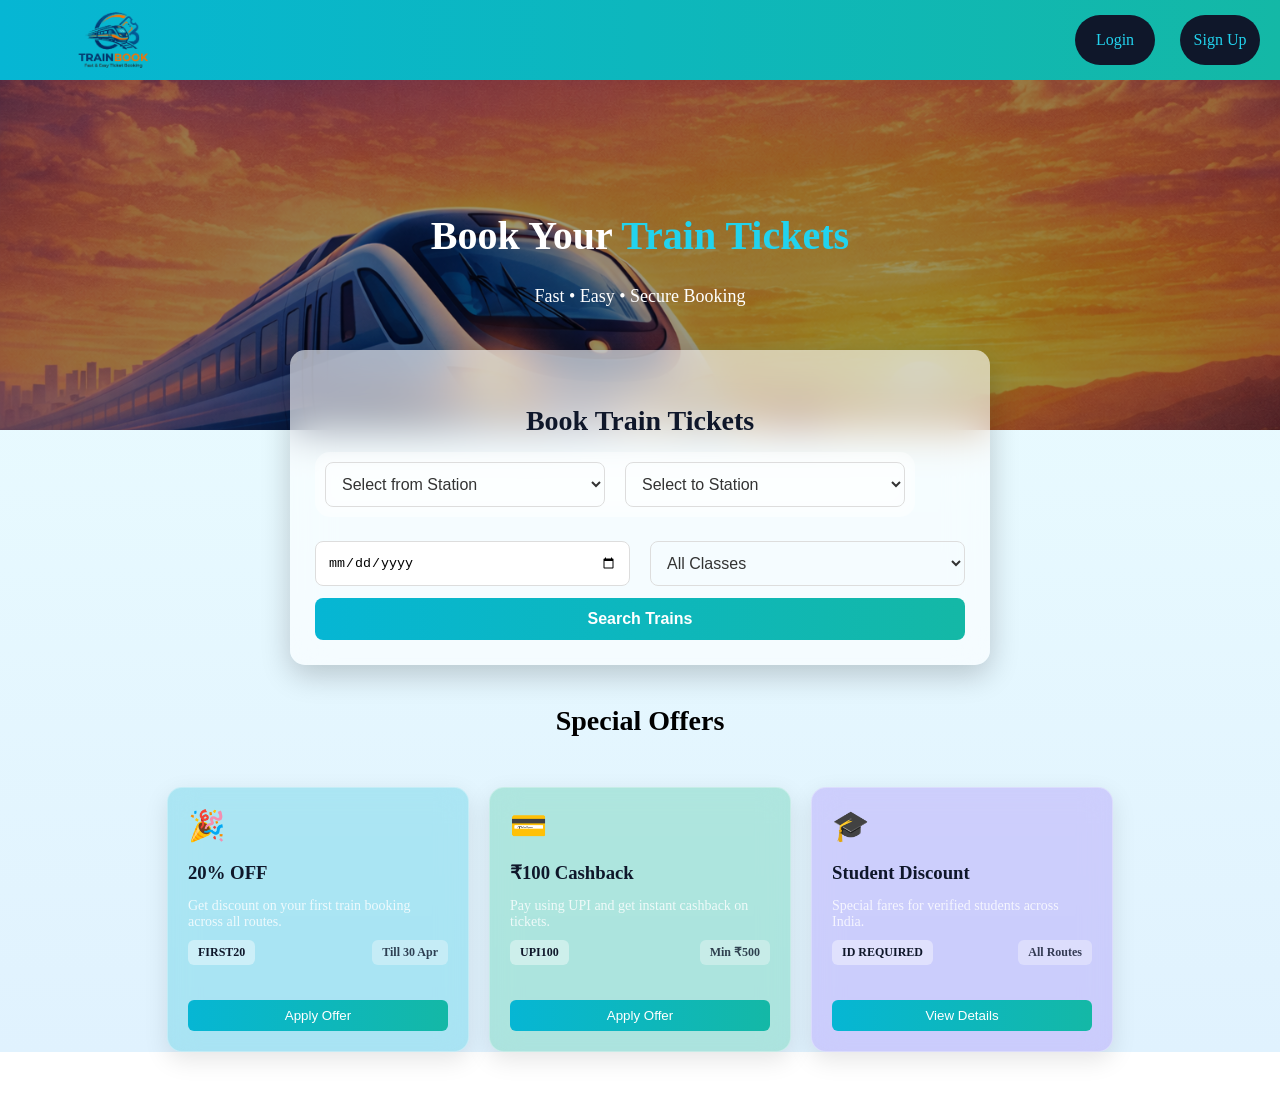
==== index.html @ dc05adb6 "first commit" ====
<!DOCTYPE html>
<html lang="en">
<head>
    <meta charset="UTF-8">
    <title>Auth Page</title>
    <link rel="stylesheet" href="style.css">
</head>
<body>
<header>
    <img src="pictures/logo.png" class="logo">
    <div class="navbuttons">
    <div class="login">
        <p>Login</p>
    </div>
    <div class="signup"> 
        <p>Sign Up</p>
    </div>
    </div>
</header>
<main>
    <div class="hero">
  <div class="hero-content">
    <h1>Book Your <span>Train Tickets</span></h1>
    <p>Fast • Easy • Secure Booking</p>
  </div>
</div>
<div class="booking">
<div class="c1">
    <div class="search-box">
    <h2>Book Train Tickets</h2>

    <div class="form-row">
<div class="dropdowncontainer">
<select id="fromstation">
  <option value="">Loading stations...</option>
</select>
<select id="tostation">
  <option value="">Loading stations...</option>
</select>
</div>       

    </div>

    <div class="form-row">
        <input type="date" id ="date">

        <select>
            <option>All Classes</option>
            <option>Sleeper</option>
            <option>AC 3 Tier</option>
            <option>AC 2 Tier</option>
        </select>
    </div>

    <button class="search-btn"id="search-btn">Search Trains</button>
    </div>
</div>
     <h2>Special Offers</h2>
     <div class="offers-container">

    <div class="offer-card">
        <div class="icon">🎉</div>
        <h3>20% OFF</h3>
        <p class="desc">Get discount on your first train booking across all routes.</p>

        <div class="info">
            <span class="code">FIRST20</span>
            <span class="valid">Till 30 Apr</span>
        </div>

        <button>Apply Offer</button>
    </div>

    <div class="offer-card">
        <div class="icon">💳</div>
        <h3>₹100 Cashback</h3>
        <p class="desc">Pay using UPI and get instant cashback on tickets.</p>

        <div class="info">
            <span class="code">UPI100</span>
            <span class="valid">Min ₹500</span>
        </div>

        <button>Apply Offer</button>
    </div>

    <div class="offer-card">
        <div class="icon">🎓</div>
        <h3>Student Discount</h3>
        <p class="desc">Special fares for verified students across India.</p>

        <div class="info">
            <span class="code">ID REQUIRED</span>
            <span class="valid">All Routes</span>
        </div>

        <button>View Details</button>
    </div>

</div>
</div>    
</main>
<footer>

</footer>
<script src="script.js"></script>
</body>
</html>
---- style.css ----
body{
    margin:0px;
     scroll-behavior: smooth;
}
header{
    display:flex;
    flex-direction:row;
    justify-content: space-between;
    height:80px;
    background: linear-gradient(90deg, #06B6D4, #14B8A6);
    margin:0px;
    padding:0px 20px;
}
header img{
    height:80px;
}
.navbuttons{
    display:flex;
    flex-direction: row;
}
.login{
    background-color: #0F172A;
    color: #22D3EE;
    border-radius:30px;
    width:80px;
    height:50px;
    text-align: center;
    margin-right: 25px;
    margin-top:15px;
    font-weight: 500;
    cursor: pointer;
}
.signup{
    background-color: #0F172A;
    color: #22D3EE;
    border-radius:30px;
    width:80px;
    height:50px;
    margin-top:15px;
    text-align: center;
    font-weight: 500;
    cursor: pointer;
}
.login:hover ,.signup:hover{
    background-color: #e65c00; /* slightly darker */
}
main{
    background: linear-gradient(to bottom, #ECFEFF, #E0F2FE);
    margin:0px;
}
.hero {
  height: 350px;
  background: url("pictures/image.png") no-repeat center/cover;
  display: flex;
  align-items: center;
  justify-content: center;
  text-align: center;
  color: white;
  position: relative;
}

.hero::after {
  content: "";
  position: absolute;
  inset: 0;
  background: rgba(0,0,0,0.4);
}

.hero-content {
  position: relative;
  z-index: 2;
}

.hero h1 {
  font-size: 40px;
  font-weight: bold;
}

.hero span {
  color: #22D3EE;
}

.hero p {
  margin-top: 10px;
  font-size: 18px;
}
.booking{
    margin:0px;
}
.search-box {
  width: 650px;
  margin: -80px auto 40px;
  padding: 25px;
  border-radius: 15px;

  background: rgba(255, 255, 255, 0.6);
  backdrop-filter: blur(20px);

  box-shadow: 0 10px 30px rgba(0,0,0,0.2);
}

.search-box h2 {
    text-align: center;
    margin-bottom: 15px;
    color: #0F172A;
}

.form-row {
    display: flex;
    gap: 20px;
    margin-bottom: 12px;
}

.form-row input,
.form-row select {
    flex: 1;
    padding: 12px;
  border-radius: 8px;
  border: 1px solid #ddd;
  transition: 0.2s;
}

.form-row input:focus,
.form-row select:focus {
    border-color: #06B6D4;
     box-shadow: 0 0 8px rgba(6,182,212,0.3);
}

/* Button */
.search-btn {
    width: 100%;
    padding: 10px;
    border: none;
    border-radius: 6px;
     background: linear-gradient(90deg, #06B6D4, #14B8A6);
    color: white;
    font-weight: bold;
    cursor: pointer;
     font-size: 16px;
  padding: 12px;
  border-radius: 8px;
  transition: 0.3s;
}

.search-btn:hover {
    opacity: 0.9;
    transform: scale(1.03);
}
.offers-container {
    display: flex;
    gap: 20px;
    justify-content: center;
    margin: 50px 20px;
    flex-wrap: wrap;
}

/* GLASS CARD */
.offer-card {
    width: 260px;
    padding: 20px;
    border-radius: 15px;

    backdrop-filter: blur(15px);
    -webkit-backdrop-filter: blur(15px);

    border: 1px solid rgba(255, 255, 255, 0.3);

    box-shadow: 0 8px 25px rgba(0,0,0,0.1);
    color: #0F172A;
     cursor: pointer;
    transition: all 0.3s ease;
}
/* Card 1 - Aqua Blue */
.offer-card:nth-child(1) {
    background: rgba(6, 182, 212, 0.25);
}

/* Card 2 - Green */
.offer-card:nth-child(2) {
    background: rgba(16, 185, 129, 0.25);
}

/* Card 3 - Purple */
.offer-card:nth-child(3) {
    background: rgba(139, 92, 246, 0.25);
}

/* Card 4 - Orange */
.offer-card:nth-child(4) {
    background: rgba(249, 115, 22, 0.25);
}

/* Text */
.offer-card h3 {
    margin-bottom: 10px;
}

.offer-card p {
    font-size: 14px;
    margin-bottom: 10px;
}

.offer-card p {
    color: rgba(255,255,255,0.8);
}

/* Code */
.offer-card span {
    display: inline-block;
    background: rgba(255,255,255,0.4);
    padding: 5px 10px;
    border-radius: 6px;
    margin-bottom: 15px;
    font-weight: bold;
}

/* Button */
.offer-card button {
    width: 100%;
    padding: 8px;
    border-radius: 6px;
    border: none;

    background: linear-gradient(90deg, #06B6D4, #14B8A6);
    color: white;
    cursor: pointer;
}

/* Hover Glow */
.offer-card:hover {
    transform: translateY(-10px) scale(1.03);
  box-shadow: 0 20px 40px rgba(0,0,0,0.2);
}
.offer-card:nth-child(1):hover {
    box-shadow: 0 15px 40px rgba(6, 182, 212, 0.4);
}

.offer-card:nth-child(2):hover {
    box-shadow: 0 15px 40px rgba(16, 185, 129, 0.4);
}

.offer-card:nth-child(3):hover {
    box-shadow: 0 15px 40px rgba(139, 92, 246, 0.4);
}

.offer-card:nth-child(4):hover {
    box-shadow: 0 15px 40px rgba(249, 115, 22, 0.4);
}
/* Icon */
.icon {
    font-size: 30px;
    margin-bottom: 10px;
}

/* Description */
.desc {
    font-size: 14px;
    margin-bottom: 15px;
}

/* Info row */
.info {
    display: flex;
    justify-content: space-between;
    margin-bottom: 15px;
    font-size: 12px;
}

/* Code */
.code {
    background: rgba(255,255,255,0.2);
    padding: 4px 8px;
    border-radius: 6px;
    font-weight: bold;
}

/* Valid text */
.valid {
    opacity: 0.8;
}

/* Button full width */
.offer-card button {
    width: 100%;
    margin-top: 5px;
}
.dropdowncontainer {
  backdrop-filter: blur(10px);
  background: rgba(255, 255, 255, 0.2);
  padding: 10px;
  border-radius: 15px;
  width: fit-content;
  display: flex;
    gap: 20px;
    margin-bottom: 12px;
}

select {
  width: 280px;
  padding: 10px;
  border-radius: 10px;
  border: none;
  background: transparent;
  color: #333;
  font-size: 16px;
  outline: none;
}
h2 {
  text-align: center;
  margin-top: 30px;
  font-size: 28px;
}
.logo {
  margin-left: 20px;
}
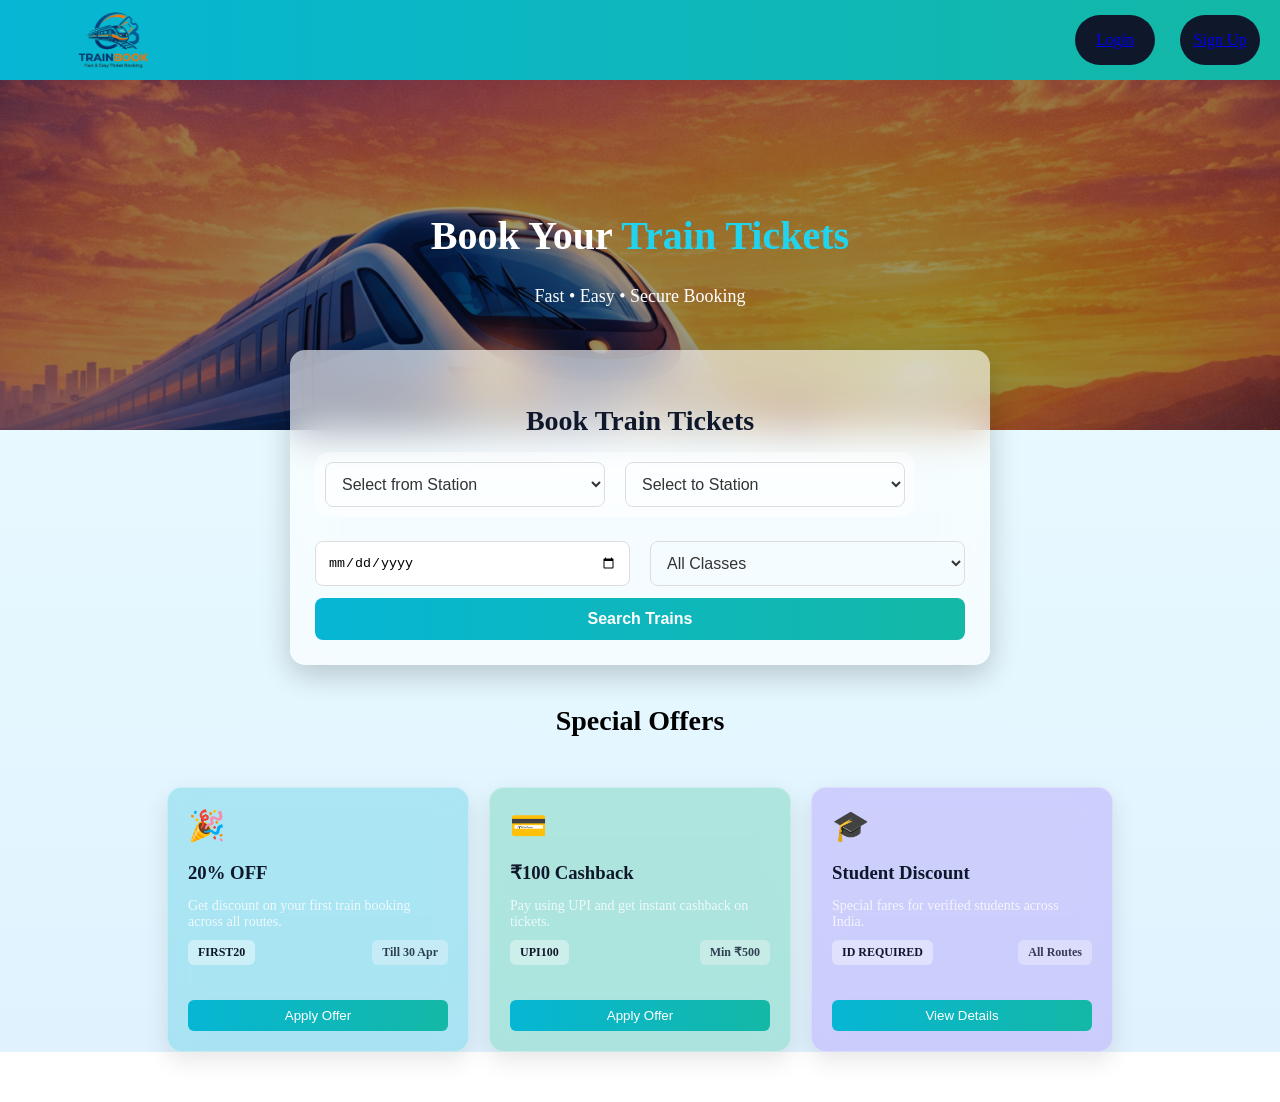
==== commit 53b32762: "Replace text links with anchor tags for login/signup" ====
--- a/index.html
+++ b/index.html
@@ -10,10 +10,14 @@
     <img src="pictures/logo.png" class="logo">
     <div class="navbuttons">
     <div class="login">
-        <p>Login</p>
+        <a href="login.html" class="login_link">
+            <p>Login</p>
+        </a>
     </div>
     <div class="signup"> 
-        <p>Sign Up</p>
+        <a href="sign_up.html" class="sign_up_link">
+            <p>Sign Up</p>
+        </a>
     </div>
     </div>
 </header>
@@ -105,4 +109,4 @@
 </footer>
 <script src="script.js"></script>
 </body>
-</html>+</html>
